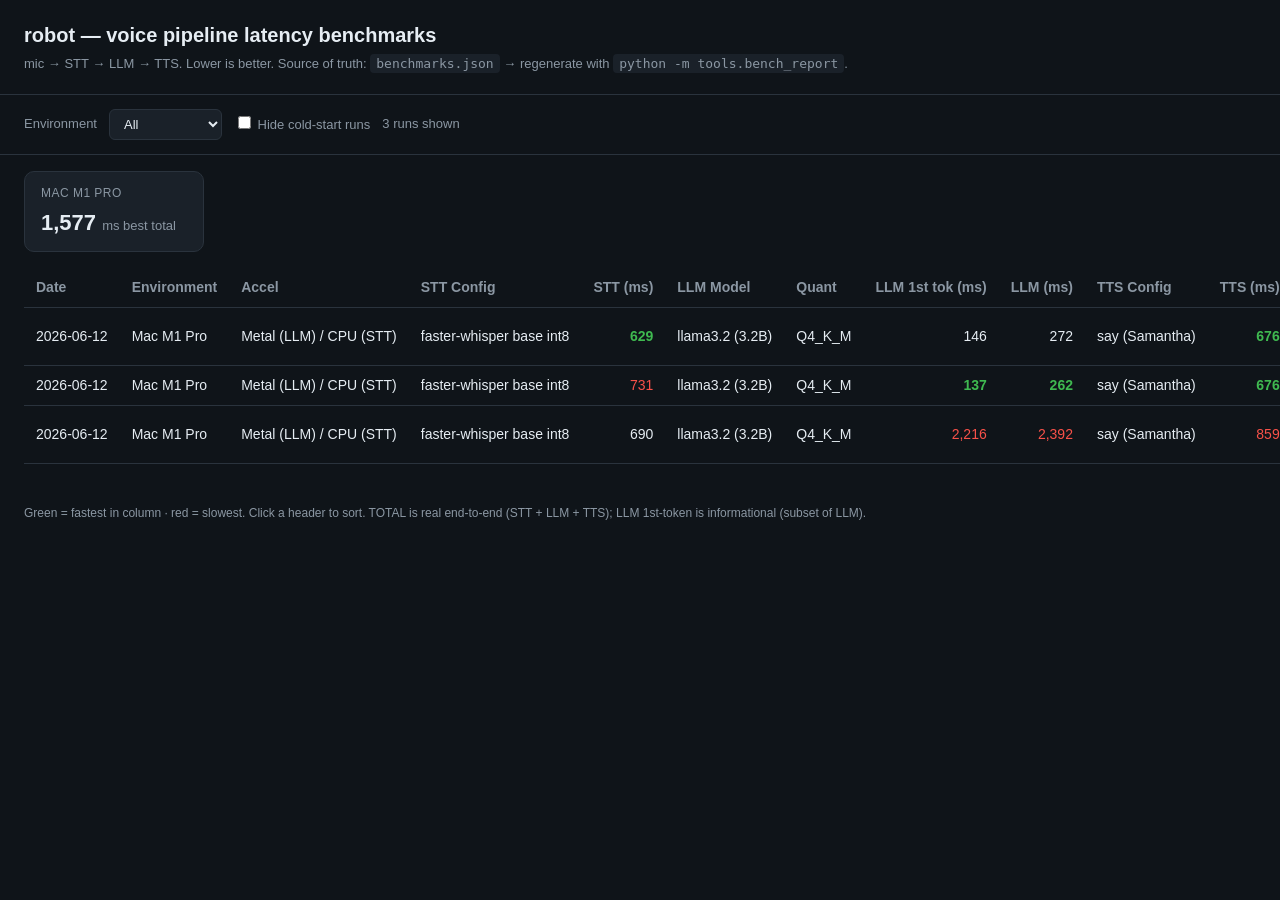
==== benchmarks.html @ 57418e1b "Add latency benchmark log (json source + self-contained HTML report) - benchmarks.json: source of tr" ====
<!doctype html>
<html lang="en">
<head>
<meta charset="utf-8">
<meta name="viewport" content="width=device-width, initial-scale=1">
<title>robot — latency benchmarks</title>
<style>
  :root {
    --bg:#0f1419; --panel:#1a2129; --line:#2a333d; --fg:#e6edf3; --mut:#8b97a3;
    --good:#3fb950; --bad:#f85149; --accent:#58a6ff;
  }
  * { box-sizing:border-box; }
  body { margin:0; background:var(--bg); color:var(--fg);
    font:14px/1.5 -apple-system,Segoe UI,Roboto,Helvetica,Arial,sans-serif; }
  header { padding:20px 24px; border-bottom:1px solid var(--line); }
  h1 { margin:0 0 4px; font-size:20px; }
  .sub { color:var(--mut); font-size:13px; }
  .bar { display:flex; gap:12px; align-items:center; flex-wrap:wrap;
    padding:14px 24px; border-bottom:1px solid var(--line); }
  .bar label { color:var(--mut); font-size:13px; }
  select, input { background:var(--panel); color:var(--fg); border:1px solid var(--line);
    border-radius:6px; padding:6px 10px; font-size:13px; }
  .cards { display:flex; gap:12px; flex-wrap:wrap; padding:16px 24px; }
  .card { background:var(--panel); border:1px solid var(--line); border-radius:10px;
    padding:12px 16px; min-width:180px; }
  .card .env { color:var(--mut); font-size:12px; text-transform:uppercase; letter-spacing:.04em; }
  .card .val { font-size:22px; font-weight:600; margin-top:4px; }
  .card .val small { font-size:13px; color:var(--mut); font-weight:400; }
  .wrap { padding:0 24px 40px; overflow-x:auto; }
  table { border-collapse:collapse; width:100%; font-variant-numeric:tabular-nums; }
  th, td { padding:9px 12px; border-bottom:1px solid var(--line); text-align:left;
    white-space:nowrap; }
  th { position:sticky; top:0; background:var(--bg); cursor:pointer; user-select:none;
    color:var(--mut); font-weight:600; }
  th:hover { color:var(--fg); }
  th .arrow { opacity:.5; font-size:11px; }
  td.ms { text-align:right; }
  tr:hover td { background:#161d24; }
  .best { color:var(--good); font-weight:700; }
  .worst { color:var(--bad); }
  td.notes { white-space:normal; color:var(--mut); min-width:220px; font-size:13px; }
  .total { font-weight:700; }
  footer { color:var(--mut); font-size:12px; padding:0 24px 30px; }
  code { background:var(--panel); padding:2px 6px; border-radius:4px; }
</style>
</head>
<body>
<header>
  <h1>robot — voice pipeline latency benchmarks</h1>
  <div class="sub">mic → STT → LLM → TTS. Lower is better. Source of truth:
    <code>benchmarks.json</code> → regenerate with <code>python -m tools.bench_report</code>.</div>
</header>

<div class="bar">
  <label for="env">Environment</label>
  <select id="env"><option value="">All</option></select>
  <label><input type="checkbox" id="warm"> Hide cold-start runs</label>
  <span class="sub" id="count"></span>
</div>

<div class="cards" id="cards"></div>

<div class="wrap">
  <table id="tbl"><thead></thead><tbody></tbody></table>
</div>

<footer>
  Green = fastest in column · red = slowest. Click a header to sort. TOTAL is real
  end-to-end (STT + LLM + TTS); LLM 1st-token is informational (subset of LLM).
</footer>

<script>
const COLUMNS = [["date", "Date", "text"], ["environment", "Environment", "text"], ["accel", "Accel", "text"], ["stt_config", "STT Config", "text"], ["stt_ms", "STT (ms)", "ms"], ["llm_model", "LLM Model", "text"], ["llm_quant", "Quant", "text"], ["llm_first_token_ms", "LLM 1st tok (ms)", "ms"], ["llm_ms", "LLM (ms)", "ms"], ["tts_config", "TTS Config", "text"], ["tts_ms", "TTS (ms)", "ms"], ["total_ms", "TOTAL (ms)", "ms"], ["notes", "Notes", "text"]];
const DATA = {"schema": ["date", "environment", "accel", "stt_config", "stt_ms", "llm_model", "llm_quant", "llm_first_token_ms", "llm_ms", "tts_config", "tts_ms", "total_ms", "notes"], "records": [{"date": "2026-06-12", "environment": "Mac M1 Pro", "accel": "Metal (LLM) / CPU (STT)", "stt_config": "faster-whisper base int8", "stt_ms": 629, "llm_model": "llama3.2 (3.2B)", "llm_quant": "Q4_K_M", "llm_first_token_ms": 146, "llm_ms": 272, "tts_config": "say (Samantha)", "tts_ms": 676, "total_ms": 1577, "notes": "Phase 0 warm run. Prompt synthesized via say."}, {"date": "2026-06-12", "environment": "Mac M1 Pro", "accel": "Metal (LLM) / CPU (STT)", "stt_config": "faster-whisper base int8", "stt_ms": 731, "llm_model": "llama3.2 (3.2B)", "llm_quant": "Q4_K_M", "llm_first_token_ms": 137, "llm_ms": 262, "tts_config": "say (Samantha)", "tts_ms": 676, "total_ms": 1668, "notes": "Phase 0 warm run (repeat)."}, {"date": "2026-06-12", "environment": "Mac M1 Pro", "accel": "Metal (LLM) / CPU (STT)", "stt_config": "faster-whisper base int8", "stt_ms": 690, "llm_model": "llama3.2 (3.2B)", "llm_quant": "Q4_K_M", "llm_first_token_ms": 2216, "llm_ms": 2392, "tts_config": "say (Samantha)", "tts_ms": 859, "total_ms": 3941, "notes": "Phase 0 COLD run (model load). Shows warmup cost."}]};
let sortKey = "total_ms", sortDir = 1;

const msKeys = COLUMNS.filter(c => c[2] === "ms").map(c => c[0]);
const envSel = document.getElementById("env");
const warmChk = document.getElementById("warm");

[...new Set(DATA.records.map(r => r.environment))].sort().forEach(e => {
  const o = document.createElement("option"); o.value = e; o.textContent = e; envSel.appendChild(o);
});

function isCold(r){ return /cold/i.test(r.notes || ""); }

function filtered(){
  let rows = DATA.records.slice();
  if (envSel.value) rows = rows.filter(r => r.environment === envSel.value);
  if (warmChk.checked) rows = rows.filter(r => !isCold(r));
  rows.sort((a,b) => {
    const x=a[sortKey], y=b[sortKey];
    if (typeof x === "number" && typeof y === "number") return (x-y)*sortDir;
    return String(x).localeCompare(String(y))*sortDir;
  });
  return rows;
}

function bestWorst(rows){
  const ext = {};
  msKeys.forEach(k => {
    const vals = rows.map(r => r[k]).filter(v => typeof v === "number");
    if (vals.length) ext[k] = { min: Math.min(...vals), max: Math.max(...vals) };
  });
  return ext;
}

function renderHead(){
  const tr = document.createElement("tr");
  COLUMNS.forEach(([key,label,type]) => {
    const th = document.createElement("th");
    const arrow = key===sortKey ? (sortDir>0?" ▲":" ▼") : "";
    th.innerHTML = label + '<span class="arrow">'+arrow+'</span>';
    th.onclick = () => { if(sortKey===key) sortDir*=-1; else {sortKey=key; sortDir=1;} render(); };
    tr.appendChild(th);
  });
  const thead = document.querySelector("#tbl thead"); thead.innerHTML=""; thead.appendChild(tr);
}

function renderBody(rows, ext){
  const tb = document.querySelector("#tbl tbody"); tb.innerHTML="";
  rows.forEach(r => {
    const tr = document.createElement("tr");
    COLUMNS.forEach(([key,label,type]) => {
      const td = document.createElement("td");
      const v = r[key];
      if (type === "ms"){
        td.className = "ms" + (key==="total_ms" ? " total":"");
        td.textContent = (typeof v==="number") ? v.toLocaleString() : "—";
        if (ext[key] && typeof v==="number" && rows.length>1){
          if (v===ext[key].min) td.classList.add("best");
          else if (v===ext[key].max) td.classList.add("worst");
        }
      } else if (key === "notes"){
        td.className = "notes"; td.textContent = v || "";
      } else {
        td.textContent = v ?? "";
      }
      tr.appendChild(td);
    });
    tb.appendChild(tr);
  });
}

function renderCards(){
  const cards = document.getElementById("cards"); cards.innerHTML="";
  const envs = [...new Set(DATA.records.map(r => r.environment))].sort();
  envs.forEach(env => {
    const warm = DATA.records.filter(r => r.environment===env && !isCold(r));
    const pool = warm.length ? warm : DATA.records.filter(r=>r.environment===env);
    const best = Math.min(...pool.map(r => r.total_ms));
    const c = document.createElement("div"); c.className="card";
    c.innerHTML = '<div class="env">'+env+'</div><div class="val">'+
      best.toLocaleString()+' <small>ms best total</small></div>';
    cards.appendChild(c);
  });
}

function render(){
  const rows = filtered();
  const ext = bestWorst(rows);
  renderHead(); renderBody(rows, ext); renderCards();
  document.getElementById("count").textContent = rows.length + " runs shown";
}

envSel.onchange = render; warmChk.onchange = render;
render();
</script>
</body>
</html>
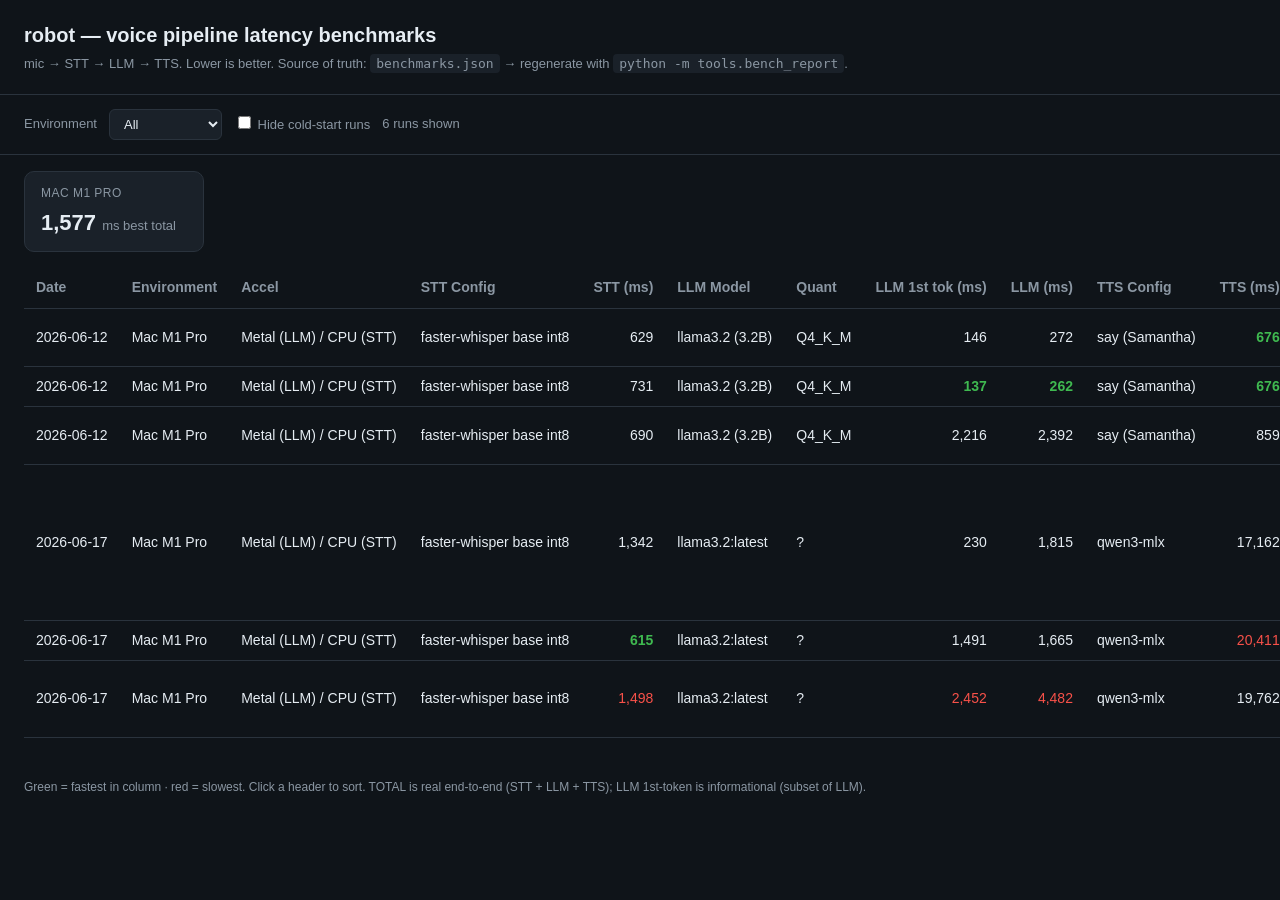
==== commit e0ffcab8: "feat: Enhance TTS capabilities with Qwen3-MLX backend for Apple Silicon - Added support for Qwen3-ML" ====
--- a/benchmarks.html
+++ b/benchmarks.html
@@ -40,6 +40,18 @@
   .worst { color:var(--bad); }
   td.notes { white-space:normal; color:var(--mut); min-width:220px; font-size:13px; }
   .total { font-weight:700; }
+  th.prompt-th { width:28px; min-width:28px; text-align:center; color:var(--mut); font-size:15px; cursor:default; }
+  th.prompt-th:hover { color:var(--fg); }
+  td.prompt-cell { width:28px; min-width:28px; text-align:center; position:relative; cursor:default; }
+  td.prompt-cell .prompt-tip {
+    visibility:hidden; opacity:0; transition:opacity .15s;
+    position:absolute; right:0; top:100%; margin-top:4px;
+    background:var(--panel); border:1px solid var(--line); border-radius:8px;
+    padding:10px 14px; width:340px; white-space:normal; font-size:12px;
+    color:var(--fg); z-index:50; box-shadow:0 6px 20px rgba(0,0,0,.5);
+    text-align:left; line-height:1.5;
+  }
+  td.prompt-cell:hover .prompt-tip { visibility:visible; opacity:1; }
   footer { color:var(--mut); font-size:12px; padding:0 24px 30px; }
   code { background:var(--panel); padding:2px 6px; border-radius:4px; }
 </style>
@@ -70,8 +82,8 @@
 </footer>
 
 <script>
-const COLUMNS = [["date", "Date", "text"], ["environment", "Environment", "text"], ["accel", "Accel", "text"], ["stt_config", "STT Config", "text"], ["stt_ms", "STT (ms)", "ms"], ["llm_model", "LLM Model", "text"], ["llm_quant", "Quant", "text"], ["llm_first_token_ms", "LLM 1st tok (ms)", "ms"], ["llm_ms", "LLM (ms)", "ms"], ["tts_config", "TTS Config", "text"], ["tts_ms", "TTS (ms)", "ms"], ["total_ms", "TOTAL (ms)", "ms"], ["notes", "Notes", "text"]];
-const DATA = {"schema": ["date", "environment", "accel", "stt_config", "stt_ms", "llm_model", "llm_quant", "llm_first_token_ms", "llm_ms", "tts_config", "tts_ms", "total_ms", "notes"], "records": [{"date": "2026-06-12", "environment": "Mac M1 Pro", "accel": "Metal (LLM) / CPU (STT)", "stt_config": "faster-whisper base int8", "stt_ms": 629, "llm_model": "llama3.2 (3.2B)", "llm_quant": "Q4_K_M", "llm_first_token_ms": 146, "llm_ms": 272, "tts_config": "say (Samantha)", "tts_ms": 676, "total_ms": 1577, "notes": "Phase 0 warm run. Prompt synthesized via say."}, {"date": "2026-06-12", "environment": "Mac M1 Pro", "accel": "Metal (LLM) / CPU (STT)", "stt_config": "faster-whisper base int8", "stt_ms": 731, "llm_model": "llama3.2 (3.2B)", "llm_quant": "Q4_K_M", "llm_first_token_ms": 137, "llm_ms": 262, "tts_config": "say (Samantha)", "tts_ms": 676, "total_ms": 1668, "notes": "Phase 0 warm run (repeat)."}, {"date": "2026-06-12", "environment": "Mac M1 Pro", "accel": "Metal (LLM) / CPU (STT)", "stt_config": "faster-whisper base int8", "stt_ms": 690, "llm_model": "llama3.2 (3.2B)", "llm_quant": "Q4_K_M", "llm_first_token_ms": 2216, "llm_ms": 2392, "tts_config": "say (Samantha)", "tts_ms": 859, "total_ms": 3941, "notes": "Phase 0 COLD run (model load). Shows warmup cost."}]};
+const COLUMNS = [["date", "Date", "text"], ["environment", "Environment", "text"], ["accel", "Accel", "text"], ["stt_config", "STT Config", "text"], ["stt_ms", "STT (ms)", "ms"], ["llm_model", "LLM Model", "text"], ["llm_quant", "Quant", "text"], ["llm_first_token_ms", "LLM 1st tok (ms)", "ms"], ["llm_ms", "LLM (ms)", "ms"], ["tts_config", "TTS Config", "text"], ["tts_ms", "TTS (ms)", "ms"], ["total_ms", "TOTAL (ms)", "ms"], ["notes", "Notes", "text"], ["coldstart_ms", "Coldstart (ms)", "ms"], ["prompt_text", "Prompt", "hidden"]];
+const DATA = {"schema": ["date", "environment", "accel", "stt_config", "stt_ms", "llm_model", "llm_quant", "llm_first_token_ms", "llm_ms", "tts_config", "tts_ms", "total_ms", "notes", "coldstart_ms", "prompt_text"], "records": [{"date": "2026-06-12", "environment": "Mac M1 Pro", "accel": "Metal (LLM) / CPU (STT)", "stt_config": "faster-whisper base int8", "stt_ms": 629, "llm_model": "llama3.2 (3.2B)", "llm_quant": "Q4_K_M", "llm_first_token_ms": 146, "llm_ms": 272, "tts_config": "say (Samantha)", "tts_ms": 676, "total_ms": 1577, "notes": "Phase 0 warm run. Prompt synthesized via say.", "coldstart_ms": null, "prompt_text": "What is the capital of France? Answer in one short sentence."}, {"date": "2026-06-12", "environment": "Mac M1 Pro", "accel": "Metal (LLM) / CPU (STT)", "stt_config": "faster-whisper base int8", "stt_ms": 731, "llm_model": "llama3.2 (3.2B)", "llm_quant": "Q4_K_M", "llm_first_token_ms": 137, "llm_ms": 262, "tts_config": "say (Samantha)", "tts_ms": 676, "total_ms": 1668, "notes": "Phase 0 warm run (repeat).", "coldstart_ms": null, "prompt_text": "What is the capital of France? Answer in one short sentence."}, {"date": "2026-06-12", "environment": "Mac M1 Pro", "accel": "Metal (LLM) / CPU (STT)", "stt_config": "faster-whisper base int8", "stt_ms": 690, "llm_model": "llama3.2 (3.2B)", "llm_quant": "Q4_K_M", "llm_first_token_ms": 2216, "llm_ms": 2392, "tts_config": "say (Samantha)", "tts_ms": 859, "total_ms": 3941, "notes": "Phase 0 COLD run (model load). Shows warmup cost.", "coldstart_ms": 2070, "prompt_text": "What is the capital of France? Answer in one short sentence."}, {"date": "2026-06-17", "environment": "Mac M1 Pro", "accel": "Metal (LLM) / CPU (STT)", "stt_config": "faster-whisper base int8", "stt_ms": 1342, "llm_model": "llama3.2:latest", "llm_quant": "?", "llm_first_token_ms": 230, "llm_ms": 1815, "tts_config": "qwen3-mlx", "tts_ms": 17162, "total_ms": 20320, "notes": "smoke run. Testing Qwen3-TTS (long German ~70 words, non-streaming). Full text buffered before output. Qwen3-TTS streams well for robots but 17s shows need for streaming implementation.", "coldstart_ms": null, "prompt_text": "Hallo! Ich bin Tinker, dein kleiner Roboterfreund. Ich freue mich darauf, mit dir zu sprechen und gemeinsam spannende Dinge zu entdecken. Ich kann Fragen beantworten, Geschichten erz\u00e4hlen und dich bei vielen Aufgaben unterst\u00fctzen. Meine Stimme klingt vielleicht etwas k\u00fcnstlich, aber genau das macht mich zu einem echten kleinen Roboter."}, {"date": "2026-06-17", "environment": "Mac M1 Pro", "accel": "Metal (LLM) / CPU (STT)", "stt_config": "faster-whisper base int8", "stt_ms": 1498, "llm_model": "llama3.2:latest", "llm_quant": "?", "llm_first_token_ms": 2452, "llm_ms": 4482, "tts_config": "qwen3-mlx", "tts_ms": 19762, "total_ms": 25742, "notes": "COLD run (model load). Testing Qwen3-TTS (long German ~70 words, non-streaming).", "coldstart_ms": 2222, "prompt_text": "Hallo! Ich bin Tinker, dein kleiner Roboterfreund. Ich freue mich darauf, mit dir zu sprechen und gemeinsam spannende Dinge zu entdecken. Ich kann Fragen beantworten, Geschichten erz\u00e4hlen und dich bei vielen Aufgaben unterst\u00fctzen. Meine Stimme klingt vielleicht etwas k\u00fcnstlich, aber genau das macht mich zu einem echten kleinen Roboter."}, {"date": "2026-06-17", "environment": "Mac M1 Pro", "accel": "Metal (LLM) / CPU (STT)", "stt_config": "faster-whisper base int8", "stt_ms": 615, "llm_model": "llama3.2:latest", "llm_quant": "?", "llm_first_token_ms": 1491, "llm_ms": 1665, "tts_config": "qwen3-mlx", "tts_ms": 20411, "total_ms": 22691, "notes": "COLD run (model load).", "coldstart_ms": null, "prompt_text": "Wie lautet die Hauptstadt von Frankreich? Antworte in einem kurzen Satz."}]};
 let sortKey = "total_ms", sortDir = 1;
 
 const msKeys = COLUMNS.filter(c => c[2] === "ms").map(c => c[0]);
@@ -109,9 +121,16 @@
   const tr = document.createElement("tr");
   COLUMNS.forEach(([key,label,type]) => {
     const th = document.createElement("th");
-    const arrow = key===sortKey ? (sortDir>0?" ▲":" ▼") : "";
-    th.innerHTML = label + '<span class="arrow">'+arrow+'</span>';
-    th.onclick = () => { if(sortKey===key) sortDir*=-1; else {sortKey=key; sortDir=1;} render(); };
+    if (type === "hidden") {
+      th.className = "prompt-th";
+      th.textContent = "💬";
+      th.title = "Prompt text (hover a row cell to see)";
+      th.onclick = null;
+    } else {
+      const arrow = key===sortKey ? (sortDir>0?" ▲":" ▼") : "";
+      th.innerHTML = label + '<span class="arrow">'+arrow+'</span>';
+      th.onclick = () => { if(sortKey===key) sortDir*=-1; else {sortKey=key; sortDir=1;} render(); };
+    }
     tr.appendChild(th);
   });
   const thead = document.querySelector("#tbl thead"); thead.innerHTML=""; thead.appendChild(tr);
@@ -133,6 +152,14 @@
         }
       } else if (key === "notes"){
         td.className = "notes"; td.textContent = v || "";
+      } else if (type === "hidden"){
+        td.className = "prompt-cell";
+        if (v) {
+          const esc = v.replace(/&/g,"&amp;").replace(/</g,"&lt;").replace(/>/g,"&gt;");
+          td.innerHTML = '&#x1F4AC;<span class="prompt-tip">'+esc+'</span>';
+        } else {
+          td.innerHTML = '<span style="color:var(--line)">&#x2014;</span>';
+        }
       } else {
         td.textContent = v ?? "";
       }
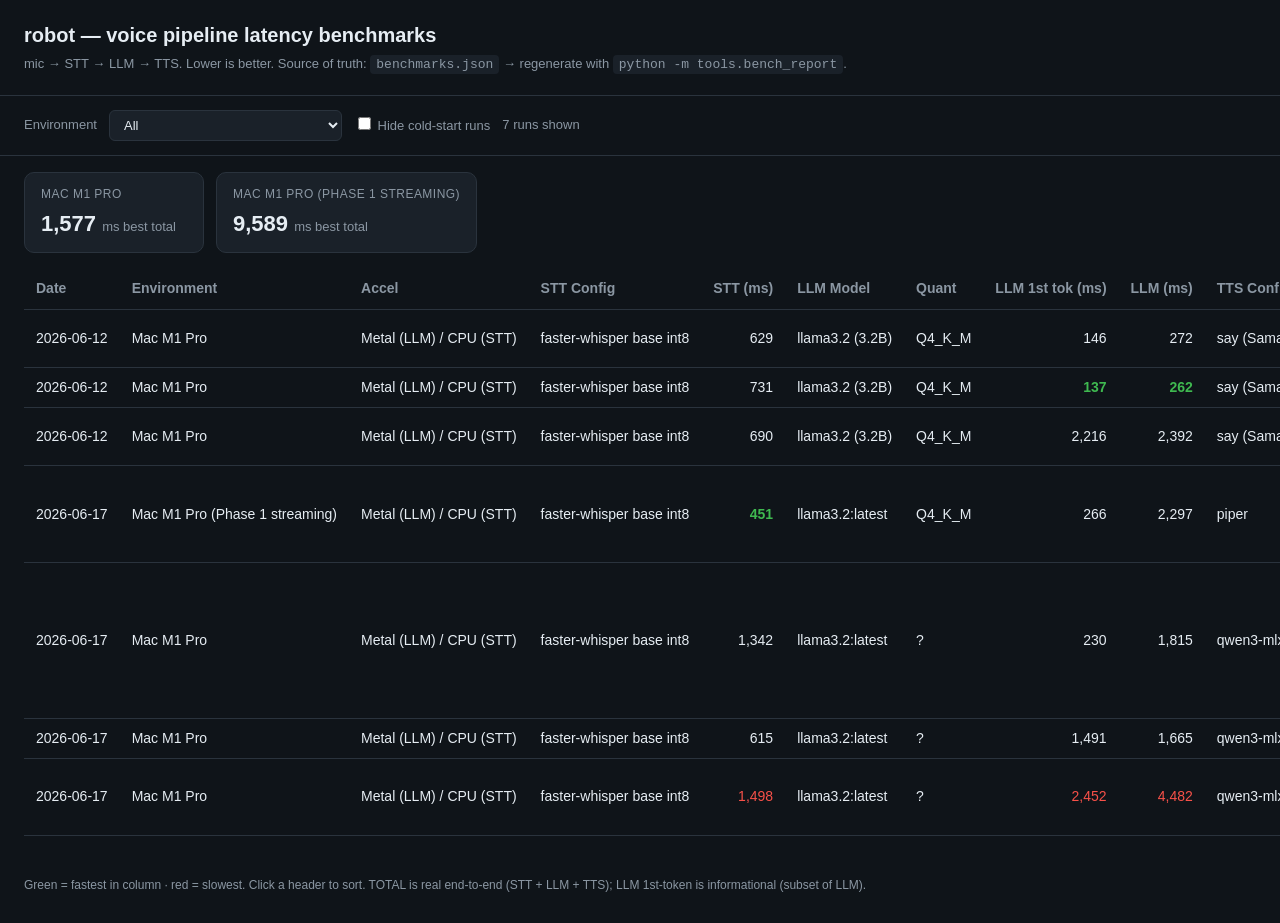
==== commit a86c499a: "feat: add control server with WebSocket support and HTTP endpoints - Implemented a control server wi" ====
--- a/benchmarks.html
+++ b/benchmarks.html
@@ -82,8 +82,8 @@
 </footer>
 
 <script>
-const COLUMNS = [["date", "Date", "text"], ["environment", "Environment", "text"], ["accel", "Accel", "text"], ["stt_config", "STT Config", "text"], ["stt_ms", "STT (ms)", "ms"], ["llm_model", "LLM Model", "text"], ["llm_quant", "Quant", "text"], ["llm_first_token_ms", "LLM 1st tok (ms)", "ms"], ["llm_ms", "LLM (ms)", "ms"], ["tts_config", "TTS Config", "text"], ["tts_ms", "TTS (ms)", "ms"], ["total_ms", "TOTAL (ms)", "ms"], ["notes", "Notes", "text"], ["coldstart_ms", "Coldstart (ms)", "ms"], ["prompt_text", "Prompt", "hidden"]];
-const DATA = {"schema": ["date", "environment", "accel", "stt_config", "stt_ms", "llm_model", "llm_quant", "llm_first_token_ms", "llm_ms", "tts_config", "tts_ms", "total_ms", "notes", "coldstart_ms", "prompt_text"], "records": [{"date": "2026-06-12", "environment": "Mac M1 Pro", "accel": "Metal (LLM) / CPU (STT)", "stt_config": "faster-whisper base int8", "stt_ms": 629, "llm_model": "llama3.2 (3.2B)", "llm_quant": "Q4_K_M", "llm_first_token_ms": 146, "llm_ms": 272, "tts_config": "say (Samantha)", "tts_ms": 676, "total_ms": 1577, "notes": "Phase 0 warm run. Prompt synthesized via say.", "coldstart_ms": null, "prompt_text": "What is the capital of France? Answer in one short sentence."}, {"date": "2026-06-12", "environment": "Mac M1 Pro", "accel": "Metal (LLM) / CPU (STT)", "stt_config": "faster-whisper base int8", "stt_ms": 731, "llm_model": "llama3.2 (3.2B)", "llm_quant": "Q4_K_M", "llm_first_token_ms": 137, "llm_ms": 262, "tts_config": "say (Samantha)", "tts_ms": 676, "total_ms": 1668, "notes": "Phase 0 warm run (repeat).", "coldstart_ms": null, "prompt_text": "What is the capital of France? Answer in one short sentence."}, {"date": "2026-06-12", "environment": "Mac M1 Pro", "accel": "Metal (LLM) / CPU (STT)", "stt_config": "faster-whisper base int8", "stt_ms": 690, "llm_model": "llama3.2 (3.2B)", "llm_quant": "Q4_K_M", "llm_first_token_ms": 2216, "llm_ms": 2392, "tts_config": "say (Samantha)", "tts_ms": 859, "total_ms": 3941, "notes": "Phase 0 COLD run (model load). Shows warmup cost.", "coldstart_ms": 2070, "prompt_text": "What is the capital of France? Answer in one short sentence."}, {"date": "2026-06-17", "environment": "Mac M1 Pro", "accel": "Metal (LLM) / CPU (STT)", "stt_config": "faster-whisper base int8", "stt_ms": 1342, "llm_model": "llama3.2:latest", "llm_quant": "?", "llm_first_token_ms": 230, "llm_ms": 1815, "tts_config": "qwen3-mlx", "tts_ms": 17162, "total_ms": 20320, "notes": "smoke run. Testing Qwen3-TTS (long German ~70 words, non-streaming). Full text buffered before output. Qwen3-TTS streams well for robots but 17s shows need for streaming implementation.", "coldstart_ms": null, "prompt_text": "Hallo! Ich bin Tinker, dein kleiner Roboterfreund. Ich freue mich darauf, mit dir zu sprechen und gemeinsam spannende Dinge zu entdecken. Ich kann Fragen beantworten, Geschichten erz\u00e4hlen und dich bei vielen Aufgaben unterst\u00fctzen. Meine Stimme klingt vielleicht etwas k\u00fcnstlich, aber genau das macht mich zu einem echten kleinen Roboter."}, {"date": "2026-06-17", "environment": "Mac M1 Pro", "accel": "Metal (LLM) / CPU (STT)", "stt_config": "faster-whisper base int8", "stt_ms": 1498, "llm_model": "llama3.2:latest", "llm_quant": "?", "llm_first_token_ms": 2452, "llm_ms": 4482, "tts_config": "qwen3-mlx", "tts_ms": 19762, "total_ms": 25742, "notes": "COLD run (model load). Testing Qwen3-TTS (long German ~70 words, non-streaming).", "coldstart_ms": 2222, "prompt_text": "Hallo! Ich bin Tinker, dein kleiner Roboterfreund. Ich freue mich darauf, mit dir zu sprechen und gemeinsam spannende Dinge zu entdecken. Ich kann Fragen beantworten, Geschichten erz\u00e4hlen und dich bei vielen Aufgaben unterst\u00fctzen. Meine Stimme klingt vielleicht etwas k\u00fcnstlich, aber genau das macht mich zu einem echten kleinen Roboter."}, {"date": "2026-06-17", "environment": "Mac M1 Pro", "accel": "Metal (LLM) / CPU (STT)", "stt_config": "faster-whisper base int8", "stt_ms": 615, "llm_model": "llama3.2:latest", "llm_quant": "?", "llm_first_token_ms": 1491, "llm_ms": 1665, "tts_config": "qwen3-mlx", "tts_ms": 20411, "total_ms": 22691, "notes": "COLD run (model load).", "coldstart_ms": null, "prompt_text": "Wie lautet die Hauptstadt von Frankreich? Antworte in einem kurzen Satz."}]};
+const COLUMNS = [["date", "Date", "text"], ["environment", "Environment", "text"], ["accel", "Accel", "text"], ["stt_config", "STT Config", "text"], ["stt_ms", "STT (ms)", "ms"], ["llm_model", "LLM Model", "text"], ["llm_quant", "Quant", "text"], ["llm_first_token_ms", "LLM 1st tok (ms)", "ms"], ["llm_ms", "LLM (ms)", "ms"], ["tts_config", "TTS Config", "text"], ["tts_ms", "TTS (ms)", "ms"], ["first_audio_ms", "1st audio (ms)", "ms"], ["total_ms", "TOTAL (ms)", "ms"], ["notes", "Notes", "text"], ["coldstart_ms", "Coldstart (ms)", "ms"], ["prompt_text", "Prompt", "hidden"]];
+const DATA = {"schema": ["date", "environment", "accel", "stt_config", "stt_ms", "llm_model", "llm_quant", "llm_first_token_ms", "llm_ms", "tts_config", "tts_ms", "first_audio_ms", "total_ms", "notes", "coldstart_ms", "prompt_text"], "records": [{"date": "2026-06-12", "environment": "Mac M1 Pro", "accel": "Metal (LLM) / CPU (STT)", "stt_config": "faster-whisper base int8", "stt_ms": 629, "llm_model": "llama3.2 (3.2B)", "llm_quant": "Q4_K_M", "llm_first_token_ms": 146, "llm_ms": 272, "tts_config": "say (Samantha)", "tts_ms": 676, "total_ms": 1577, "notes": "Phase 0 warm run. Prompt synthesized via say.", "coldstart_ms": null, "prompt_text": "What is the capital of France? Answer in one short sentence."}, {"date": "2026-06-12", "environment": "Mac M1 Pro", "accel": "Metal (LLM) / CPU (STT)", "stt_config": "faster-whisper base int8", "stt_ms": 731, "llm_model": "llama3.2 (3.2B)", "llm_quant": "Q4_K_M", "llm_first_token_ms": 137, "llm_ms": 262, "tts_config": "say (Samantha)", "tts_ms": 676, "total_ms": 1668, "notes": "Phase 0 warm run (repeat).", "coldstart_ms": null, "prompt_text": "What is the capital of France? Answer in one short sentence."}, {"date": "2026-06-12", "environment": "Mac M1 Pro", "accel": "Metal (LLM) / CPU (STT)", "stt_config": "faster-whisper base int8", "stt_ms": 690, "llm_model": "llama3.2 (3.2B)", "llm_quant": "Q4_K_M", "llm_first_token_ms": 2216, "llm_ms": 2392, "tts_config": "say (Samantha)", "tts_ms": 859, "total_ms": 3941, "notes": "Phase 0 COLD run (model load). Shows warmup cost.", "coldstart_ms": 2070, "prompt_text": "What is the capital of France? Answer in one short sentence."}, {"date": "2026-06-17", "environment": "Mac M1 Pro", "accel": "Metal (LLM) / CPU (STT)", "stt_config": "faster-whisper base int8", "stt_ms": 1342, "llm_model": "llama3.2:latest", "llm_quant": "?", "llm_first_token_ms": 230, "llm_ms": 1815, "tts_config": "qwen3-mlx", "tts_ms": 17162, "total_ms": 20320, "notes": "smoke run. Testing Qwen3-TTS (long German ~70 words, non-streaming). Full text buffered before output. Qwen3-TTS streams well for robots but 17s shows need for streaming implementation.", "coldstart_ms": null, "prompt_text": "Hallo! Ich bin Tinker, dein kleiner Roboterfreund. Ich freue mich darauf, mit dir zu sprechen und gemeinsam spannende Dinge zu entdecken. Ich kann Fragen beantworten, Geschichten erz\u00e4hlen und dich bei vielen Aufgaben unterst\u00fctzen. Meine Stimme klingt vielleicht etwas k\u00fcnstlich, aber genau das macht mich zu einem echten kleinen Roboter."}, {"date": "2026-06-17", "environment": "Mac M1 Pro", "accel": "Metal (LLM) / CPU (STT)", "stt_config": "faster-whisper base int8", "stt_ms": 1498, "llm_model": "llama3.2:latest", "llm_quant": "?", "llm_first_token_ms": 2452, "llm_ms": 4482, "tts_config": "qwen3-mlx", "tts_ms": 19762, "total_ms": 25742, "notes": "COLD run (model load). Testing Qwen3-TTS (long German ~70 words, non-streaming).", "coldstart_ms": 2222, "prompt_text": "Hallo! Ich bin Tinker, dein kleiner Roboterfreund. Ich freue mich darauf, mit dir zu sprechen und gemeinsam spannende Dinge zu entdecken. Ich kann Fragen beantworten, Geschichten erz\u00e4hlen und dich bei vielen Aufgaben unterst\u00fctzen. Meine Stimme klingt vielleicht etwas k\u00fcnstlich, aber genau das macht mich zu einem echten kleinen Roboter."}, {"date": "2026-06-17", "environment": "Mac M1 Pro", "accel": "Metal (LLM) / CPU (STT)", "stt_config": "faster-whisper base int8", "stt_ms": 615, "llm_model": "llama3.2:latest", "llm_quant": "?", "llm_first_token_ms": 1491, "llm_ms": 1665, "tts_config": "qwen3-mlx", "tts_ms": 20411, "total_ms": 22691, "notes": "COLD run (model load).", "coldstart_ms": null, "prompt_text": "Wie lautet die Hauptstadt von Frankreich? Antworte in einem kurzen Satz."}, {"date": "2026-06-17", "environment": "Mac M1 Pro (Phase 1 streaming)", "accel": "Metal (LLM) / CPU (STT)", "stt_config": "faster-whisper base int8", "stt_ms": 451, "llm_model": "llama3.2:latest", "llm_quant": "Q4_K_M", "llm_first_token_ms": 266, "llm_ms": 2297, "tts_config": "piper", "tts_ms": 6841, "first_audio_ms": 3332, "total_ms": 9589, "notes": "Phase 1 streaming: first audio at 3.3s vs full turn 9.6s (~60% perceived-latency cut). Piper per-sentence.", "coldstart_ms": null, "prompt_text": "Antworte in drei kurzen Saetzen: Was ist ein Roboter?"}]};
 let sortKey = "total_ms", sortDir = 1;
 
 const msKeys = COLUMNS.filter(c => c[2] === "ms").map(c => c[0]);
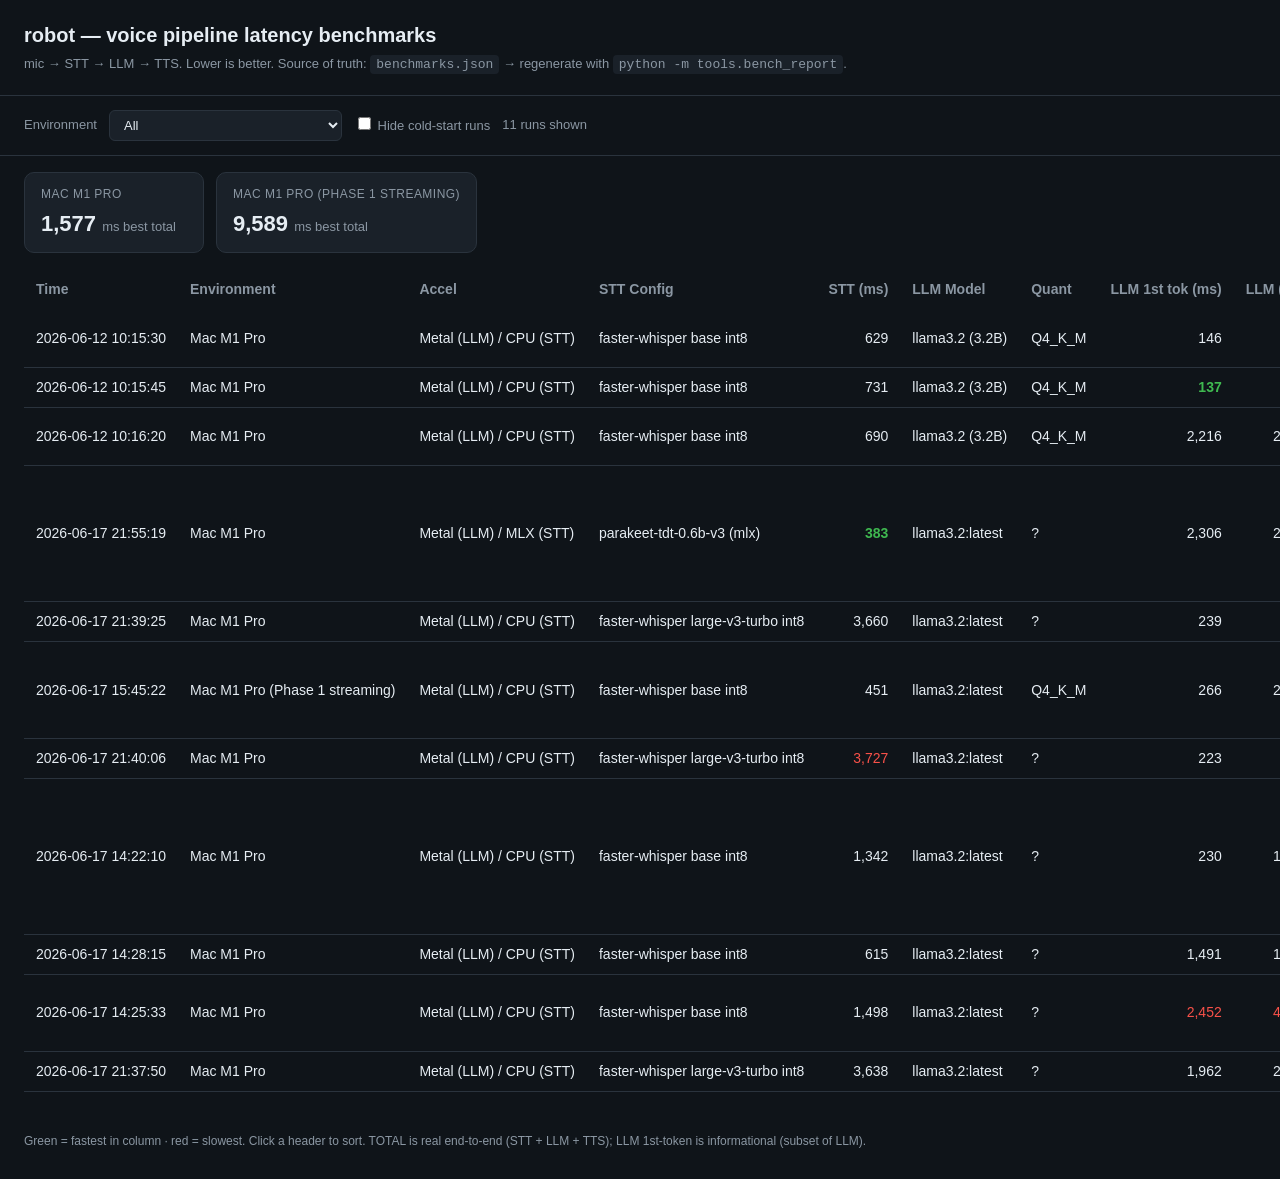
==== commit 3cab091f: "feat: add prefetch command to download models for instant startup and update benchmarks with timesta" ====
--- a/benchmarks.html
+++ b/benchmarks.html
@@ -82,8 +82,8 @@
 </footer>
 
 <script>
-const COLUMNS = [["date", "Date", "text"], ["environment", "Environment", "text"], ["accel", "Accel", "text"], ["stt_config", "STT Config", "text"], ["stt_ms", "STT (ms)", "ms"], ["llm_model", "LLM Model", "text"], ["llm_quant", "Quant", "text"], ["llm_first_token_ms", "LLM 1st tok (ms)", "ms"], ["llm_ms", "LLM (ms)", "ms"], ["tts_config", "TTS Config", "text"], ["tts_ms", "TTS (ms)", "ms"], ["first_audio_ms", "1st audio (ms)", "ms"], ["total_ms", "TOTAL (ms)", "ms"], ["notes", "Notes", "text"], ["coldstart_ms", "Coldstart (ms)", "ms"], ["prompt_text", "Prompt", "hidden"]];
-const DATA = {"schema": ["date", "environment", "accel", "stt_config", "stt_ms", "llm_model", "llm_quant", "llm_first_token_ms", "llm_ms", "tts_config", "tts_ms", "first_audio_ms", "total_ms", "notes", "coldstart_ms", "prompt_text"], "records": [{"date": "2026-06-12", "environment": "Mac M1 Pro", "accel": "Metal (LLM) / CPU (STT)", "stt_config": "faster-whisper base int8", "stt_ms": 629, "llm_model": "llama3.2 (3.2B)", "llm_quant": "Q4_K_M", "llm_first_token_ms": 146, "llm_ms": 272, "tts_config": "say (Samantha)", "tts_ms": 676, "total_ms": 1577, "notes": "Phase 0 warm run. Prompt synthesized via say.", "coldstart_ms": null, "prompt_text": "What is the capital of France? Answer in one short sentence."}, {"date": "2026-06-12", "environment": "Mac M1 Pro", "accel": "Metal (LLM) / CPU (STT)", "stt_config": "faster-whisper base int8", "stt_ms": 731, "llm_model": "llama3.2 (3.2B)", "llm_quant": "Q4_K_M", "llm_first_token_ms": 137, "llm_ms": 262, "tts_config": "say (Samantha)", "tts_ms": 676, "total_ms": 1668, "notes": "Phase 0 warm run (repeat).", "coldstart_ms": null, "prompt_text": "What is the capital of France? Answer in one short sentence."}, {"date": "2026-06-12", "environment": "Mac M1 Pro", "accel": "Metal (LLM) / CPU (STT)", "stt_config": "faster-whisper base int8", "stt_ms": 690, "llm_model": "llama3.2 (3.2B)", "llm_quant": "Q4_K_M", "llm_first_token_ms": 2216, "llm_ms": 2392, "tts_config": "say (Samantha)", "tts_ms": 859, "total_ms": 3941, "notes": "Phase 0 COLD run (model load). Shows warmup cost.", "coldstart_ms": 2070, "prompt_text": "What is the capital of France? Answer in one short sentence."}, {"date": "2026-06-17", "environment": "Mac M1 Pro", "accel": "Metal (LLM) / CPU (STT)", "stt_config": "faster-whisper base int8", "stt_ms": 1342, "llm_model": "llama3.2:latest", "llm_quant": "?", "llm_first_token_ms": 230, "llm_ms": 1815, "tts_config": "qwen3-mlx", "tts_ms": 17162, "total_ms": 20320, "notes": "smoke run. Testing Qwen3-TTS (long German ~70 words, non-streaming). Full text buffered before output. Qwen3-TTS streams well for robots but 17s shows need for streaming implementation.", "coldstart_ms": null, "prompt_text": "Hallo! Ich bin Tinker, dein kleiner Roboterfreund. Ich freue mich darauf, mit dir zu sprechen und gemeinsam spannende Dinge zu entdecken. Ich kann Fragen beantworten, Geschichten erz\u00e4hlen und dich bei vielen Aufgaben unterst\u00fctzen. Meine Stimme klingt vielleicht etwas k\u00fcnstlich, aber genau das macht mich zu einem echten kleinen Roboter."}, {"date": "2026-06-17", "environment": "Mac M1 Pro", "accel": "Metal (LLM) / CPU (STT)", "stt_config": "faster-whisper base int8", "stt_ms": 1498, "llm_model": "llama3.2:latest", "llm_quant": "?", "llm_first_token_ms": 2452, "llm_ms": 4482, "tts_config": "qwen3-mlx", "tts_ms": 19762, "total_ms": 25742, "notes": "COLD run (model load). Testing Qwen3-TTS (long German ~70 words, non-streaming).", "coldstart_ms": 2222, "prompt_text": "Hallo! Ich bin Tinker, dein kleiner Roboterfreund. Ich freue mich darauf, mit dir zu sprechen und gemeinsam spannende Dinge zu entdecken. Ich kann Fragen beantworten, Geschichten erz\u00e4hlen und dich bei vielen Aufgaben unterst\u00fctzen. Meine Stimme klingt vielleicht etwas k\u00fcnstlich, aber genau das macht mich zu einem echten kleinen Roboter."}, {"date": "2026-06-17", "environment": "Mac M1 Pro", "accel": "Metal (LLM) / CPU (STT)", "stt_config": "faster-whisper base int8", "stt_ms": 615, "llm_model": "llama3.2:latest", "llm_quant": "?", "llm_first_token_ms": 1491, "llm_ms": 1665, "tts_config": "qwen3-mlx", "tts_ms": 20411, "total_ms": 22691, "notes": "COLD run (model load).", "coldstart_ms": null, "prompt_text": "Wie lautet die Hauptstadt von Frankreich? Antworte in einem kurzen Satz."}, {"date": "2026-06-17", "environment": "Mac M1 Pro (Phase 1 streaming)", "accel": "Metal (LLM) / CPU (STT)", "stt_config": "faster-whisper base int8", "stt_ms": 451, "llm_model": "llama3.2:latest", "llm_quant": "Q4_K_M", "llm_first_token_ms": 266, "llm_ms": 2297, "tts_config": "piper", "tts_ms": 6841, "first_audio_ms": 3332, "total_ms": 9589, "notes": "Phase 1 streaming: first audio at 3.3s vs full turn 9.6s (~60% perceived-latency cut). Piper per-sentence.", "coldstart_ms": null, "prompt_text": "Antworte in drei kurzen Saetzen: Was ist ein Roboter?"}]};
+const COLUMNS = [["timestamp", "Time", "text"], ["environment", "Environment", "text"], ["accel", "Accel", "text"], ["stt_config", "STT Config", "text"], ["stt_ms", "STT (ms)", "ms"], ["llm_model", "LLM Model", "text"], ["llm_quant", "Quant", "text"], ["llm_first_token_ms", "LLM 1st tok (ms)", "ms"], ["llm_ms", "LLM (ms)", "ms"], ["tts_config", "TTS Config", "text"], ["tts_ms", "TTS (ms)", "ms"], ["first_audio_ms", "1st audio (ms)", "ms"], ["total_ms", "TOTAL (ms)", "ms"], ["notes", "Notes", "text"], ["coldstart_ms", "Coldstart (ms)", "ms"], ["prompt_text", "Prompt", "hidden"]];
+const DATA = {"schema": ["date", "timestamp", "environment", "accel", "stt_config", "stt_ms", "llm_model", "llm_quant", "llm_first_token_ms", "llm_ms", "tts_config", "tts_ms", "first_audio_ms", "total_ms", "notes", "coldstart_ms", "prompt_text"], "records": [{"date": "2026-06-12", "timestamp": "2026-06-12T10:15:30", "environment": "Mac M1 Pro", "accel": "Metal (LLM) / CPU (STT)", "stt_config": "faster-whisper base int8", "stt_ms": 629, "llm_model": "llama3.2 (3.2B)", "llm_quant": "Q4_K_M", "llm_first_token_ms": 146, "llm_ms": 272, "tts_config": "say (Samantha)", "tts_ms": 676, "total_ms": 1577, "notes": "Phase 0 warm run. Prompt synthesized via say.", "coldstart_ms": null, "prompt_text": "What is the capital of France? Answer in one short sentence."}, {"date": "2026-06-12", "timestamp": "2026-06-12T10:15:45", "environment": "Mac M1 Pro", "accel": "Metal (LLM) / CPU (STT)", "stt_config": "faster-whisper base int8", "stt_ms": 731, "llm_model": "llama3.2 (3.2B)", "llm_quant": "Q4_K_M", "llm_first_token_ms": 137, "llm_ms": 262, "tts_config": "say (Samantha)", "tts_ms": 676, "total_ms": 1668, "notes": "Phase 0 warm run (repeat).", "coldstart_ms": null, "prompt_text": "What is the capital of France? Answer in one short sentence."}, {"date": "2026-06-12", "timestamp": "2026-06-12T10:16:20", "environment": "Mac M1 Pro", "accel": "Metal (LLM) / CPU (STT)", "stt_config": "faster-whisper base int8", "stt_ms": 690, "llm_model": "llama3.2 (3.2B)", "llm_quant": "Q4_K_M", "llm_first_token_ms": 2216, "llm_ms": 2392, "tts_config": "say (Samantha)", "tts_ms": 859, "total_ms": 3941, "notes": "Phase 0 COLD run (model load). Shows warmup cost.", "coldstart_ms": 2070, "prompt_text": "What is the capital of France? Answer in one short sentence."}, {"date": "2026-06-17", "timestamp": "2026-06-17T14:22:10", "environment": "Mac M1 Pro", "accel": "Metal (LLM) / CPU (STT)", "stt_config": "faster-whisper base int8", "stt_ms": 1342, "llm_model": "llama3.2:latest", "llm_quant": "?", "llm_first_token_ms": 230, "llm_ms": 1815, "tts_config": "qwen3-mlx", "tts_ms": 17162, "total_ms": 20320, "notes": "smoke run. Testing Qwen3-TTS (long German ~70 words, non-streaming). Full text buffered before output. Qwen3-TTS streams well for robots but 17s shows need for streaming implementation.", "coldstart_ms": null, "prompt_text": "Hallo! Ich bin Tinker, dein kleiner Roboterfreund. Ich freue mich darauf, mit dir zu sprechen und gemeinsam spannende Dinge zu entdecken. Ich kann Fragen beantworten, Geschichten erz\u00e4hlen und dich bei vielen Aufgaben unterst\u00fctzen. Meine Stimme klingt vielleicht etwas k\u00fcnstlich, aber genau das macht mich zu einem echten kleinen Roboter."}, {"date": "2026-06-17", "timestamp": "2026-06-17T14:25:33", "environment": "Mac M1 Pro", "accel": "Metal (LLM) / CPU (STT)", "stt_config": "faster-whisper base int8", "stt_ms": 1498, "llm_model": "llama3.2:latest", "llm_quant": "?", "llm_first_token_ms": 2452, "llm_ms": 4482, "tts_config": "qwen3-mlx", "tts_ms": 19762, "total_ms": 25742, "notes": "COLD run (model load). Testing Qwen3-TTS (long German ~70 words, non-streaming).", "coldstart_ms": 2222, "prompt_text": "Hallo! Ich bin Tinker, dein kleiner Roboterfreund. Ich freue mich darauf, mit dir zu sprechen und gemeinsam spannende Dinge zu entdecken. Ich kann Fragen beantworten, Geschichten erz\u00e4hlen und dich bei vielen Aufgaben unterst\u00fctzen. Meine Stimme klingt vielleicht etwas k\u00fcnstlich, aber genau das macht mich zu einem echten kleinen Roboter."}, {"date": "2026-06-17", "timestamp": "2026-06-17T14:28:15", "environment": "Mac M1 Pro", "accel": "Metal (LLM) / CPU (STT)", "stt_config": "faster-whisper base int8", "stt_ms": 615, "llm_model": "llama3.2:latest", "llm_quant": "?", "llm_first_token_ms": 1491, "llm_ms": 1665, "tts_config": "qwen3-mlx", "tts_ms": 20411, "total_ms": 22691, "notes": "COLD run (model load).", "coldstart_ms": null, "prompt_text": "Wie lautet die Hauptstadt von Frankreich? Antworte in einem kurzen Satz."}, {"date": "2026-06-17", "timestamp": "2026-06-17T15:45:22", "environment": "Mac M1 Pro (Phase 1 streaming)", "accel": "Metal (LLM) / CPU (STT)", "stt_config": "faster-whisper base int8", "stt_ms": 451, "llm_model": "llama3.2:latest", "llm_quant": "Q4_K_M", "llm_first_token_ms": 266, "llm_ms": 2297, "tts_config": "piper", "tts_ms": 6841, "first_audio_ms": 3332, "total_ms": 9589, "notes": "Phase 1 streaming: first audio at 3.3s vs full turn 9.6s (~60% perceived-latency cut). Piper per-sentence.", "coldstart_ms": null, "prompt_text": "Antworte in drei kurzen Saetzen: Was ist ein Roboter?"}, {"date": "2026-06-17", "timestamp": "2026-06-17T21:37:50", "environment": "Mac M1 Pro", "accel": "Metal (LLM) / CPU (STT)", "stt_config": "faster-whisper large-v3-turbo int8", "stt_ms": 3638, "llm_model": "llama3.2:latest", "llm_quant": "?", "llm_first_token_ms": 1962, "llm_ms": 2223, "tts_config": "worker", "tts_ms": 33367, "first_audio_ms": 35591, "total_ms": 39229, "notes": "COLD run (model load).", "coldstart_ms": null, "prompt_text": "Wie lautet die Hauptstadt von Frankreich? Antworte in einem kurzen Satz."}, {"date": "2026-06-17", "timestamp": "2026-06-17T21:39:25", "environment": "Mac M1 Pro", "accel": "Metal (LLM) / CPU (STT)", "stt_config": "faster-whisper large-v3-turbo int8", "stt_ms": 3660, "llm_model": "llama3.2:latest", "llm_quant": "?", "llm_first_token_ms": 239, "llm_ms": 406, "tts_config": "kokoro", "tts_ms": 5393, "first_audio_ms": 5800, "total_ms": 9459, "notes": "smoke run.", "coldstart_ms": null, "prompt_text": "Wie lautet die Hauptstadt von Frankreich? Antworte in einem kurzen Satz."}, {"date": "2026-06-17", "timestamp": "2026-06-17T21:40:06", "environment": "Mac M1 Pro", "accel": "Metal (LLM) / CPU (STT)", "stt_config": "faster-whisper large-v3-turbo int8", "stt_ms": 3727, "llm_model": "llama3.2:latest", "llm_quant": "?", "llm_first_token_ms": 223, "llm_ms": 391, "tts_config": "qwen3-mlx", "tts_ms": 10228, "first_audio_ms": 10620, "total_ms": 14345, "notes": "smoke run.", "coldstart_ms": null, "prompt_text": "Wie lautet die Hauptstadt von Frankreich? Antworte in einem kurzen Satz."}, {"date": "2026-06-17", "timestamp": "2026-06-17T21:55:19", "environment": "Mac M1 Pro", "accel": "Metal (LLM) / MLX (STT)", "stt_config": "parakeet-tdt-0.6b-v3 (mlx)", "stt_ms": 383, "llm_model": "llama3.2:latest", "llm_quant": "?", "llm_first_token_ms": 2306, "llm_ms": 2566, "tts_config": "piper", "tts_ms": 3474, "first_audio_ms": 4727, "total_ms": 6423, "notes": "Parakeet TDT 0.6b v3 (MLX) \u2014 multilingual German. ~25x faster STT than faster-whisper large-v3-turbo (147ms warm), near-perfect German transcript. parakeet-mlx; Apple Silicon path.", "coldstart_ms": null, "prompt_text": "Erz\u00e4hl mir einen kurzen Witz."}]};
 let sortKey = "total_ms", sortDir = 1;
 
 const msKeys = COLUMNS.filter(c => c[2] === "ms").map(c => c[0]);
@@ -160,6 +160,8 @@
         } else {
           td.innerHTML = '<span style="color:var(--line)">&#x2014;</span>';
         }
+      } else if (key === "timestamp") {
+        td.textContent = (v ?? "").replace("T", " ");
       } else {
         td.textContent = v ?? "";
       }
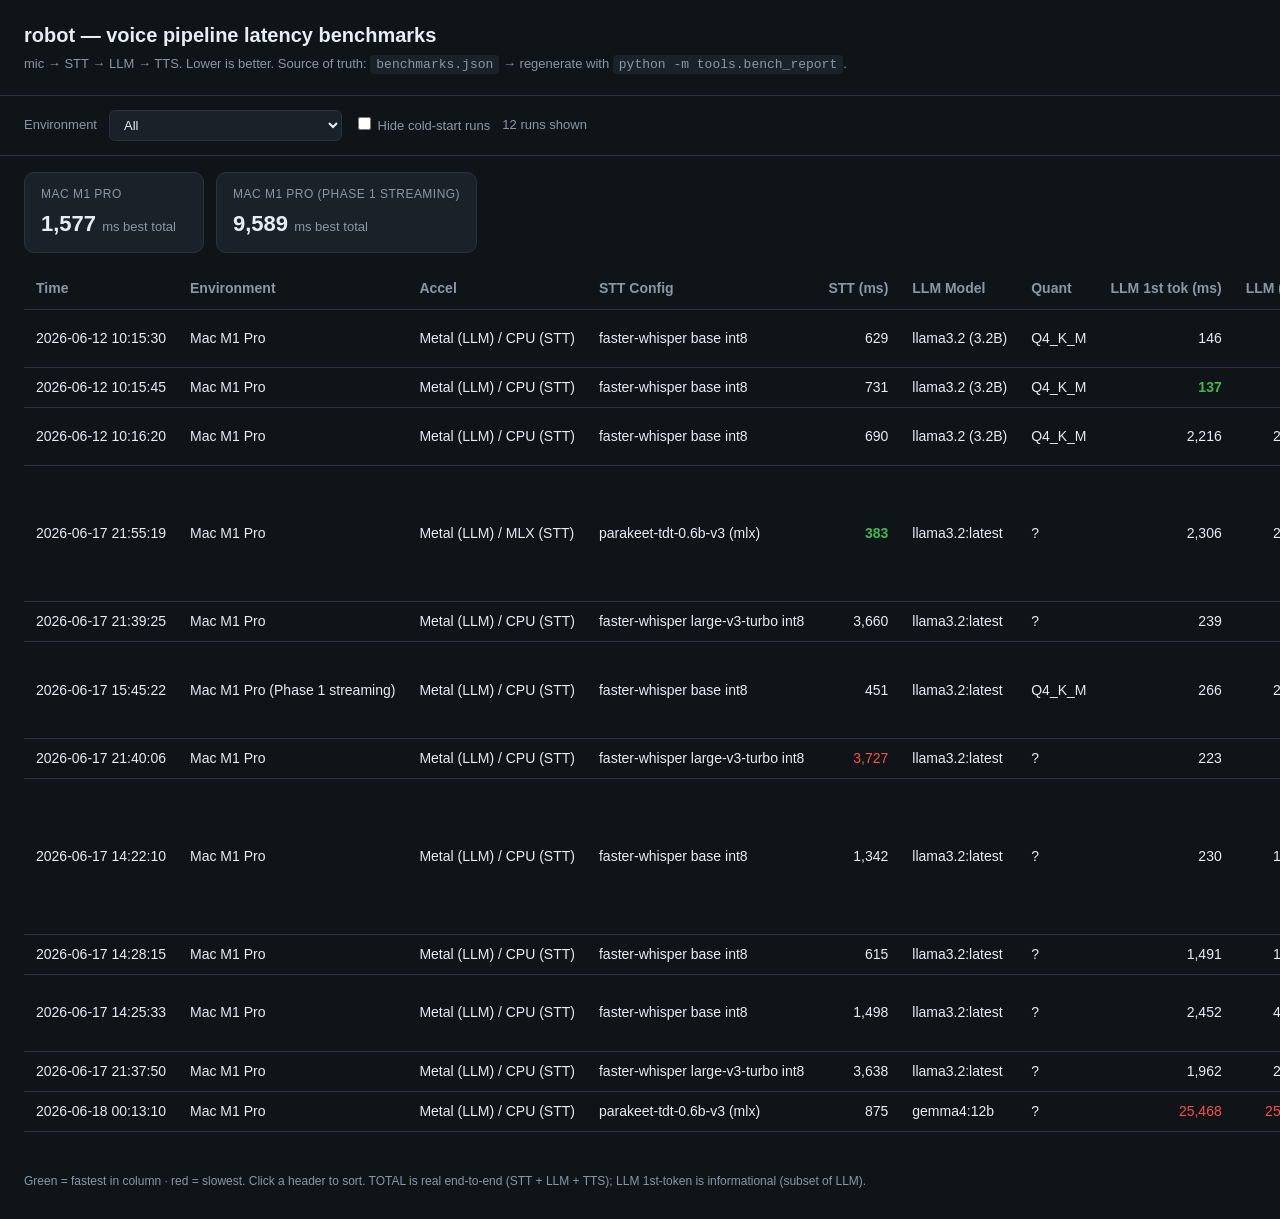
==== commit 1c063b85: "feat: update benchmarks and presets for improved model configurations and performance" ====
--- a/benchmarks.html
+++ b/benchmarks.html
@@ -83,7 +83,7 @@
 
 <script>
 const COLUMNS = [["timestamp", "Time", "text"], ["environment", "Environment", "text"], ["accel", "Accel", "text"], ["stt_config", "STT Config", "text"], ["stt_ms", "STT (ms)", "ms"], ["llm_model", "LLM Model", "text"], ["llm_quant", "Quant", "text"], ["llm_first_token_ms", "LLM 1st tok (ms)", "ms"], ["llm_ms", "LLM (ms)", "ms"], ["tts_config", "TTS Config", "text"], ["tts_ms", "TTS (ms)", "ms"], ["first_audio_ms", "1st audio (ms)", "ms"], ["total_ms", "TOTAL (ms)", "ms"], ["notes", "Notes", "text"], ["coldstart_ms", "Coldstart (ms)", "ms"], ["prompt_text", "Prompt", "hidden"]];
-const DATA = {"schema": ["date", "timestamp", "environment", "accel", "stt_config", "stt_ms", "llm_model", "llm_quant", "llm_first_token_ms", "llm_ms", "tts_config", "tts_ms", "first_audio_ms", "total_ms", "notes", "coldstart_ms", "prompt_text"], "records": [{"date": "2026-06-12", "timestamp": "2026-06-12T10:15:30", "environment": "Mac M1 Pro", "accel": "Metal (LLM) / CPU (STT)", "stt_config": "faster-whisper base int8", "stt_ms": 629, "llm_model": "llama3.2 (3.2B)", "llm_quant": "Q4_K_M", "llm_first_token_ms": 146, "llm_ms": 272, "tts_config": "say (Samantha)", "tts_ms": 676, "total_ms": 1577, "notes": "Phase 0 warm run. Prompt synthesized via say.", "coldstart_ms": null, "prompt_text": "What is the capital of France? Answer in one short sentence."}, {"date": "2026-06-12", "timestamp": "2026-06-12T10:15:45", "environment": "Mac M1 Pro", "accel": "Metal (LLM) / CPU (STT)", "stt_config": "faster-whisper base int8", "stt_ms": 731, "llm_model": "llama3.2 (3.2B)", "llm_quant": "Q4_K_M", "llm_first_token_ms": 137, "llm_ms": 262, "tts_config": "say (Samantha)", "tts_ms": 676, "total_ms": 1668, "notes": "Phase 0 warm run (repeat).", "coldstart_ms": null, "prompt_text": "What is the capital of France? Answer in one short sentence."}, {"date": "2026-06-12", "timestamp": "2026-06-12T10:16:20", "environment": "Mac M1 Pro", "accel": "Metal (LLM) / CPU (STT)", "stt_config": "faster-whisper base int8", "stt_ms": 690, "llm_model": "llama3.2 (3.2B)", "llm_quant": "Q4_K_M", "llm_first_token_ms": 2216, "llm_ms": 2392, "tts_config": "say (Samantha)", "tts_ms": 859, "total_ms": 3941, "notes": "Phase 0 COLD run (model load). Shows warmup cost.", "coldstart_ms": 2070, "prompt_text": "What is the capital of France? Answer in one short sentence."}, {"date": "2026-06-17", "timestamp": "2026-06-17T14:22:10", "environment": "Mac M1 Pro", "accel": "Metal (LLM) / CPU (STT)", "stt_config": "faster-whisper base int8", "stt_ms": 1342, "llm_model": "llama3.2:latest", "llm_quant": "?", "llm_first_token_ms": 230, "llm_ms": 1815, "tts_config": "qwen3-mlx", "tts_ms": 17162, "total_ms": 20320, "notes": "smoke run. Testing Qwen3-TTS (long German ~70 words, non-streaming). Full text buffered before output. Qwen3-TTS streams well for robots but 17s shows need for streaming implementation.", "coldstart_ms": null, "prompt_text": "Hallo! Ich bin Tinker, dein kleiner Roboterfreund. Ich freue mich darauf, mit dir zu sprechen und gemeinsam spannende Dinge zu entdecken. Ich kann Fragen beantworten, Geschichten erz\u00e4hlen und dich bei vielen Aufgaben unterst\u00fctzen. Meine Stimme klingt vielleicht etwas k\u00fcnstlich, aber genau das macht mich zu einem echten kleinen Roboter."}, {"date": "2026-06-17", "timestamp": "2026-06-17T14:25:33", "environment": "Mac M1 Pro", "accel": "Metal (LLM) / CPU (STT)", "stt_config": "faster-whisper base int8", "stt_ms": 1498, "llm_model": "llama3.2:latest", "llm_quant": "?", "llm_first_token_ms": 2452, "llm_ms": 4482, "tts_config": "qwen3-mlx", "tts_ms": 19762, "total_ms": 25742, "notes": "COLD run (model load). Testing Qwen3-TTS (long German ~70 words, non-streaming).", "coldstart_ms": 2222, "prompt_text": "Hallo! Ich bin Tinker, dein kleiner Roboterfreund. Ich freue mich darauf, mit dir zu sprechen und gemeinsam spannende Dinge zu entdecken. Ich kann Fragen beantworten, Geschichten erz\u00e4hlen und dich bei vielen Aufgaben unterst\u00fctzen. Meine Stimme klingt vielleicht etwas k\u00fcnstlich, aber genau das macht mich zu einem echten kleinen Roboter."}, {"date": "2026-06-17", "timestamp": "2026-06-17T14:28:15", "environment": "Mac M1 Pro", "accel": "Metal (LLM) / CPU (STT)", "stt_config": "faster-whisper base int8", "stt_ms": 615, "llm_model": "llama3.2:latest", "llm_quant": "?", "llm_first_token_ms": 1491, "llm_ms": 1665, "tts_config": "qwen3-mlx", "tts_ms": 20411, "total_ms": 22691, "notes": "COLD run (model load).", "coldstart_ms": null, "prompt_text": "Wie lautet die Hauptstadt von Frankreich? Antworte in einem kurzen Satz."}, {"date": "2026-06-17", "timestamp": "2026-06-17T15:45:22", "environment": "Mac M1 Pro (Phase 1 streaming)", "accel": "Metal (LLM) / CPU (STT)", "stt_config": "faster-whisper base int8", "stt_ms": 451, "llm_model": "llama3.2:latest", "llm_quant": "Q4_K_M", "llm_first_token_ms": 266, "llm_ms": 2297, "tts_config": "piper", "tts_ms": 6841, "first_audio_ms": 3332, "total_ms": 9589, "notes": "Phase 1 streaming: first audio at 3.3s vs full turn 9.6s (~60% perceived-latency cut). Piper per-sentence.", "coldstart_ms": null, "prompt_text": "Antworte in drei kurzen Saetzen: Was ist ein Roboter?"}, {"date": "2026-06-17", "timestamp": "2026-06-17T21:37:50", "environment": "Mac M1 Pro", "accel": "Metal (LLM) / CPU (STT)", "stt_config": "faster-whisper large-v3-turbo int8", "stt_ms": 3638, "llm_model": "llama3.2:latest", "llm_quant": "?", "llm_first_token_ms": 1962, "llm_ms": 2223, "tts_config": "worker", "tts_ms": 33367, "first_audio_ms": 35591, "total_ms": 39229, "notes": "COLD run (model load).", "coldstart_ms": null, "prompt_text": "Wie lautet die Hauptstadt von Frankreich? Antworte in einem kurzen Satz."}, {"date": "2026-06-17", "timestamp": "2026-06-17T21:39:25", "environment": "Mac M1 Pro", "accel": "Metal (LLM) / CPU (STT)", "stt_config": "faster-whisper large-v3-turbo int8", "stt_ms": 3660, "llm_model": "llama3.2:latest", "llm_quant": "?", "llm_first_token_ms": 239, "llm_ms": 406, "tts_config": "kokoro", "tts_ms": 5393, "first_audio_ms": 5800, "total_ms": 9459, "notes": "smoke run.", "coldstart_ms": null, "prompt_text": "Wie lautet die Hauptstadt von Frankreich? Antworte in einem kurzen Satz."}, {"date": "2026-06-17", "timestamp": "2026-06-17T21:40:06", "environment": "Mac M1 Pro", "accel": "Metal (LLM) / CPU (STT)", "stt_config": "faster-whisper large-v3-turbo int8", "stt_ms": 3727, "llm_model": "llama3.2:latest", "llm_quant": "?", "llm_first_token_ms": 223, "llm_ms": 391, "tts_config": "qwen3-mlx", "tts_ms": 10228, "first_audio_ms": 10620, "total_ms": 14345, "notes": "smoke run.", "coldstart_ms": null, "prompt_text": "Wie lautet die Hauptstadt von Frankreich? Antworte in einem kurzen Satz."}, {"date": "2026-06-17", "timestamp": "2026-06-17T21:55:19", "environment": "Mac M1 Pro", "accel": "Metal (LLM) / MLX (STT)", "stt_config": "parakeet-tdt-0.6b-v3 (mlx)", "stt_ms": 383, "llm_model": "llama3.2:latest", "llm_quant": "?", "llm_first_token_ms": 2306, "llm_ms": 2566, "tts_config": "piper", "tts_ms": 3474, "first_audio_ms": 4727, "total_ms": 6423, "notes": "Parakeet TDT 0.6b v3 (MLX) \u2014 multilingual German. ~25x faster STT than faster-whisper large-v3-turbo (147ms warm), near-perfect German transcript. parakeet-mlx; Apple Silicon path.", "coldstart_ms": null, "prompt_text": "Erz\u00e4hl mir einen kurzen Witz."}]};
+const DATA = {"schema": ["date", "timestamp", "environment", "accel", "stt_config", "stt_ms", "llm_model", "llm_quant", "llm_first_token_ms", "llm_ms", "tts_config", "tts_ms", "first_audio_ms", "total_ms", "notes", "coldstart_ms", "prompt_text"], "records": [{"date": "2026-06-12", "timestamp": "2026-06-12T10:15:30", "environment": "Mac M1 Pro", "accel": "Metal (LLM) / CPU (STT)", "stt_config": "faster-whisper base int8", "stt_ms": 629, "llm_model": "llama3.2 (3.2B)", "llm_quant": "Q4_K_M", "llm_first_token_ms": 146, "llm_ms": 272, "tts_config": "say (Samantha)", "tts_ms": 676, "total_ms": 1577, "notes": "Phase 0 warm run. Prompt synthesized via say.", "coldstart_ms": null, "prompt_text": "What is the capital of France? Answer in one short sentence."}, {"date": "2026-06-12", "timestamp": "2026-06-12T10:15:45", "environment": "Mac M1 Pro", "accel": "Metal (LLM) / CPU (STT)", "stt_config": "faster-whisper base int8", "stt_ms": 731, "llm_model": "llama3.2 (3.2B)", "llm_quant": "Q4_K_M", "llm_first_token_ms": 137, "llm_ms": 262, "tts_config": "say (Samantha)", "tts_ms": 676, "total_ms": 1668, "notes": "Phase 0 warm run (repeat).", "coldstart_ms": null, "prompt_text": "What is the capital of France? Answer in one short sentence."}, {"date": "2026-06-12", "timestamp": "2026-06-12T10:16:20", "environment": "Mac M1 Pro", "accel": "Metal (LLM) / CPU (STT)", "stt_config": "faster-whisper base int8", "stt_ms": 690, "llm_model": "llama3.2 (3.2B)", "llm_quant": "Q4_K_M", "llm_first_token_ms": 2216, "llm_ms": 2392, "tts_config": "say (Samantha)", "tts_ms": 859, "total_ms": 3941, "notes": "Phase 0 COLD run (model load). Shows warmup cost.", "coldstart_ms": 2070, "prompt_text": "What is the capital of France? Answer in one short sentence."}, {"date": "2026-06-17", "timestamp": "2026-06-17T14:22:10", "environment": "Mac M1 Pro", "accel": "Metal (LLM) / CPU (STT)", "stt_config": "faster-whisper base int8", "stt_ms": 1342, "llm_model": "llama3.2:latest", "llm_quant": "?", "llm_first_token_ms": 230, "llm_ms": 1815, "tts_config": "qwen3-mlx", "tts_ms": 17162, "total_ms": 20320, "notes": "smoke run. Testing Qwen3-TTS (long German ~70 words, non-streaming). Full text buffered before output. Qwen3-TTS streams well for robots but 17s shows need for streaming implementation.", "coldstart_ms": null, "prompt_text": "Hallo! Ich bin Tinker, dein kleiner Roboterfreund. Ich freue mich darauf, mit dir zu sprechen und gemeinsam spannende Dinge zu entdecken. Ich kann Fragen beantworten, Geschichten erz\u00e4hlen und dich bei vielen Aufgaben unterst\u00fctzen. Meine Stimme klingt vielleicht etwas k\u00fcnstlich, aber genau das macht mich zu einem echten kleinen Roboter."}, {"date": "2026-06-17", "timestamp": "2026-06-17T14:25:33", "environment": "Mac M1 Pro", "accel": "Metal (LLM) / CPU (STT)", "stt_config": "faster-whisper base int8", "stt_ms": 1498, "llm_model": "llama3.2:latest", "llm_quant": "?", "llm_first_token_ms": 2452, "llm_ms": 4482, "tts_config": "qwen3-mlx", "tts_ms": 19762, "total_ms": 25742, "notes": "COLD run (model load). Testing Qwen3-TTS (long German ~70 words, non-streaming).", "coldstart_ms": 2222, "prompt_text": "Hallo! Ich bin Tinker, dein kleiner Roboterfreund. Ich freue mich darauf, mit dir zu sprechen und gemeinsam spannende Dinge zu entdecken. Ich kann Fragen beantworten, Geschichten erz\u00e4hlen und dich bei vielen Aufgaben unterst\u00fctzen. Meine Stimme klingt vielleicht etwas k\u00fcnstlich, aber genau das macht mich zu einem echten kleinen Roboter."}, {"date": "2026-06-17", "timestamp": "2026-06-17T14:28:15", "environment": "Mac M1 Pro", "accel": "Metal (LLM) / CPU (STT)", "stt_config": "faster-whisper base int8", "stt_ms": 615, "llm_model": "llama3.2:latest", "llm_quant": "?", "llm_first_token_ms": 1491, "llm_ms": 1665, "tts_config": "qwen3-mlx", "tts_ms": 20411, "total_ms": 22691, "notes": "COLD run (model load).", "coldstart_ms": null, "prompt_text": "Wie lautet die Hauptstadt von Frankreich? Antworte in einem kurzen Satz."}, {"date": "2026-06-17", "timestamp": "2026-06-17T15:45:22", "environment": "Mac M1 Pro (Phase 1 streaming)", "accel": "Metal (LLM) / CPU (STT)", "stt_config": "faster-whisper base int8", "stt_ms": 451, "llm_model": "llama3.2:latest", "llm_quant": "Q4_K_M", "llm_first_token_ms": 266, "llm_ms": 2297, "tts_config": "piper", "tts_ms": 6841, "first_audio_ms": 3332, "total_ms": 9589, "notes": "Phase 1 streaming: first audio at 3.3s vs full turn 9.6s (~60% perceived-latency cut). Piper per-sentence.", "coldstart_ms": null, "prompt_text": "Antworte in drei kurzen Saetzen: Was ist ein Roboter?"}, {"date": "2026-06-17", "timestamp": "2026-06-17T21:37:50", "environment": "Mac M1 Pro", "accel": "Metal (LLM) / CPU (STT)", "stt_config": "faster-whisper large-v3-turbo int8", "stt_ms": 3638, "llm_model": "llama3.2:latest", "llm_quant": "?", "llm_first_token_ms": 1962, "llm_ms": 2223, "tts_config": "worker", "tts_ms": 33367, "first_audio_ms": 35591, "total_ms": 39229, "notes": "COLD run (model load).", "coldstart_ms": null, "prompt_text": "Wie lautet die Hauptstadt von Frankreich? Antworte in einem kurzen Satz."}, {"date": "2026-06-17", "timestamp": "2026-06-17T21:39:25", "environment": "Mac M1 Pro", "accel": "Metal (LLM) / CPU (STT)", "stt_config": "faster-whisper large-v3-turbo int8", "stt_ms": 3660, "llm_model": "llama3.2:latest", "llm_quant": "?", "llm_first_token_ms": 239, "llm_ms": 406, "tts_config": "kokoro", "tts_ms": 5393, "first_audio_ms": 5800, "total_ms": 9459, "notes": "smoke run.", "coldstart_ms": null, "prompt_text": "Wie lautet die Hauptstadt von Frankreich? Antworte in einem kurzen Satz."}, {"date": "2026-06-17", "timestamp": "2026-06-17T21:40:06", "environment": "Mac M1 Pro", "accel": "Metal (LLM) / CPU (STT)", "stt_config": "faster-whisper large-v3-turbo int8", "stt_ms": 3727, "llm_model": "llama3.2:latest", "llm_quant": "?", "llm_first_token_ms": 223, "llm_ms": 391, "tts_config": "qwen3-mlx", "tts_ms": 10228, "first_audio_ms": 10620, "total_ms": 14345, "notes": "smoke run.", "coldstart_ms": null, "prompt_text": "Wie lautet die Hauptstadt von Frankreich? Antworte in einem kurzen Satz."}, {"date": "2026-06-17", "timestamp": "2026-06-17T21:55:19", "environment": "Mac M1 Pro", "accel": "Metal (LLM) / MLX (STT)", "stt_config": "parakeet-tdt-0.6b-v3 (mlx)", "stt_ms": 383, "llm_model": "llama3.2:latest", "llm_quant": "?", "llm_first_token_ms": 2306, "llm_ms": 2566, "tts_config": "piper", "tts_ms": 3474, "first_audio_ms": 4727, "total_ms": 6423, "notes": "Parakeet TDT 0.6b v3 (MLX) \u2014 multilingual German. ~25x faster STT than faster-whisper large-v3-turbo (147ms warm), near-perfect German transcript. parakeet-mlx; Apple Silicon path.", "coldstart_ms": null, "prompt_text": "Erz\u00e4hl mir einen kurzen Witz."}, {"date": "2026-06-18", "timestamp": "2026-06-18T00:13:10", "environment": "Mac M1 Pro", "accel": "Metal (LLM) / CPU (STT)", "stt_config": "parakeet-tdt-0.6b-v3 (mlx)", "stt_ms": 875, "llm_model": "gemma4:12b", "llm_quant": "?", "llm_first_token_ms": 25468, "llm_ms": 25950, "tts_config": "worker", "tts_ms": 37304, "first_audio_ms": 63255, "total_ms": 64129, "notes": "COLD run (model load).", "coldstart_ms": null, "prompt_text": "Wie lautet die Hauptstadt von Frankreich? Antworte in einem kurzen Satz."}]};
 let sortKey = "total_ms", sortDir = 1;
 
 const msKeys = COLUMNS.filter(c => c[2] === "ms").map(c => c[0]);
